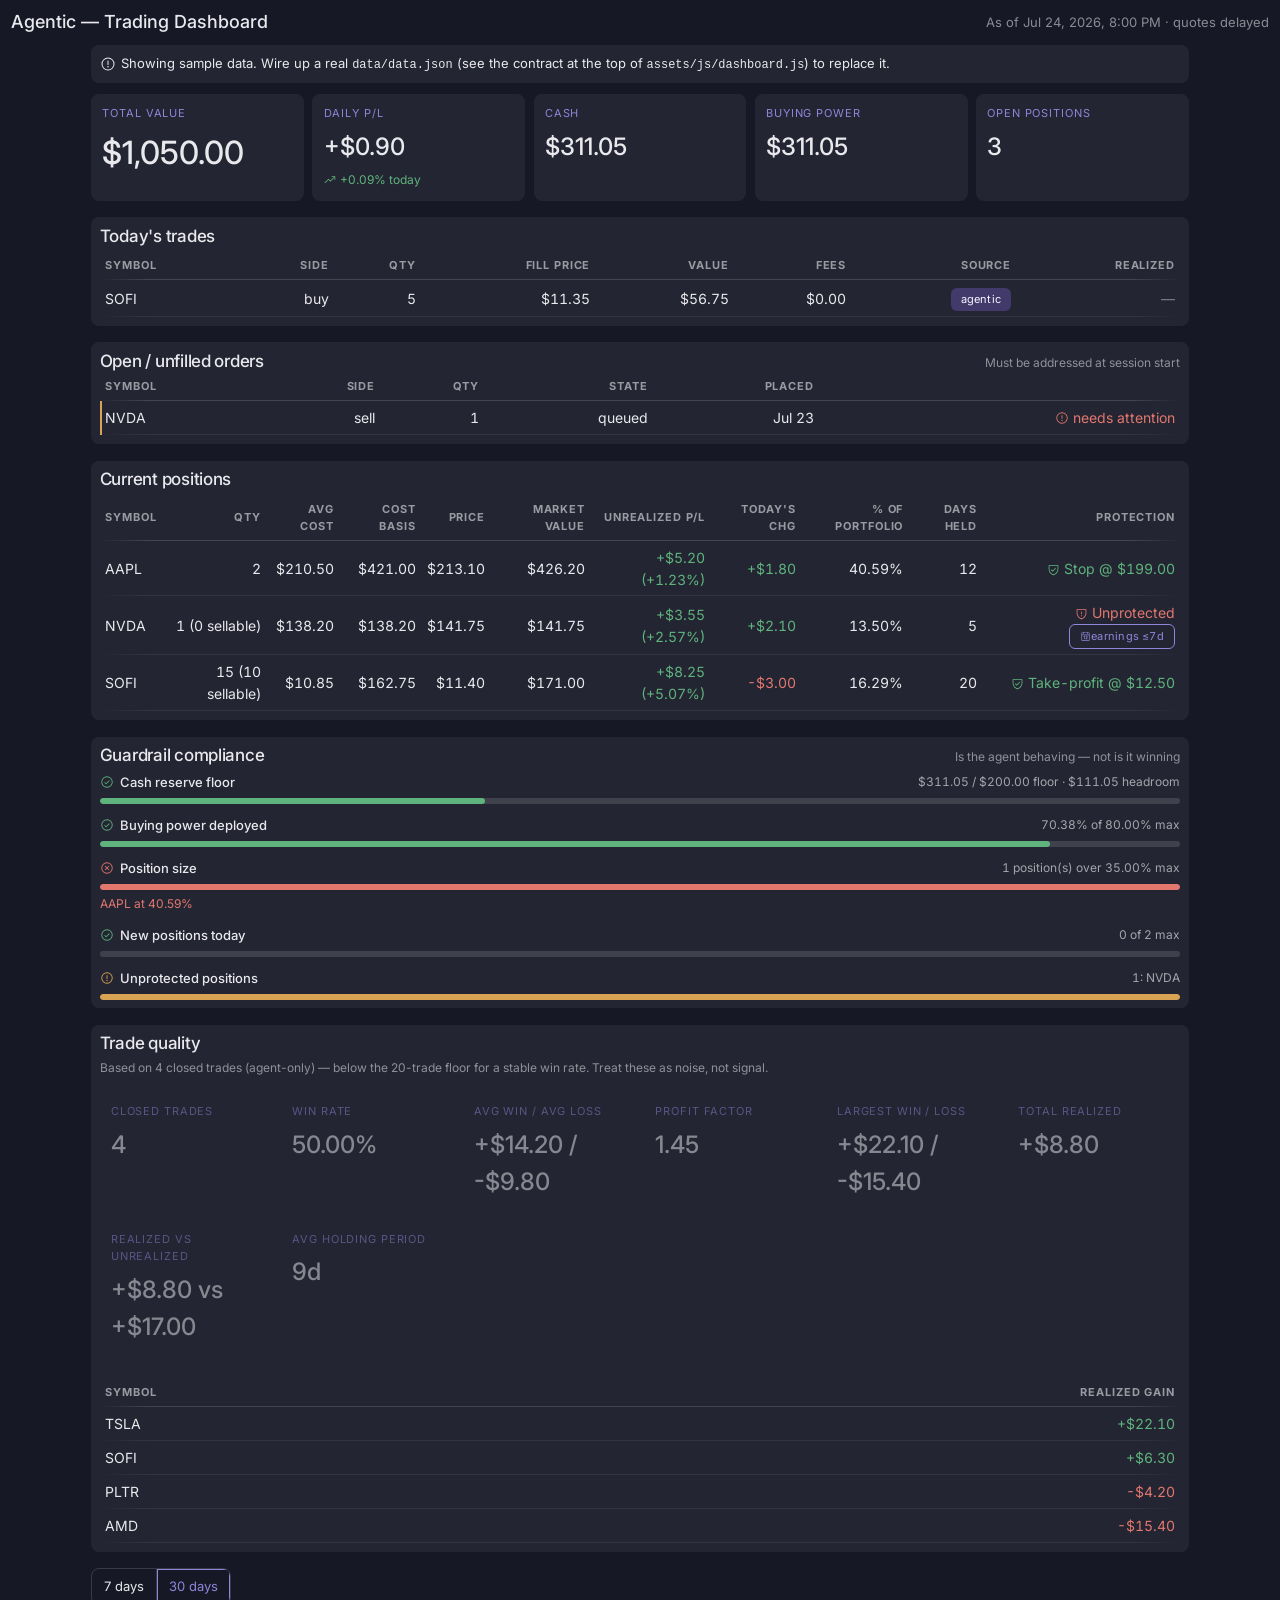
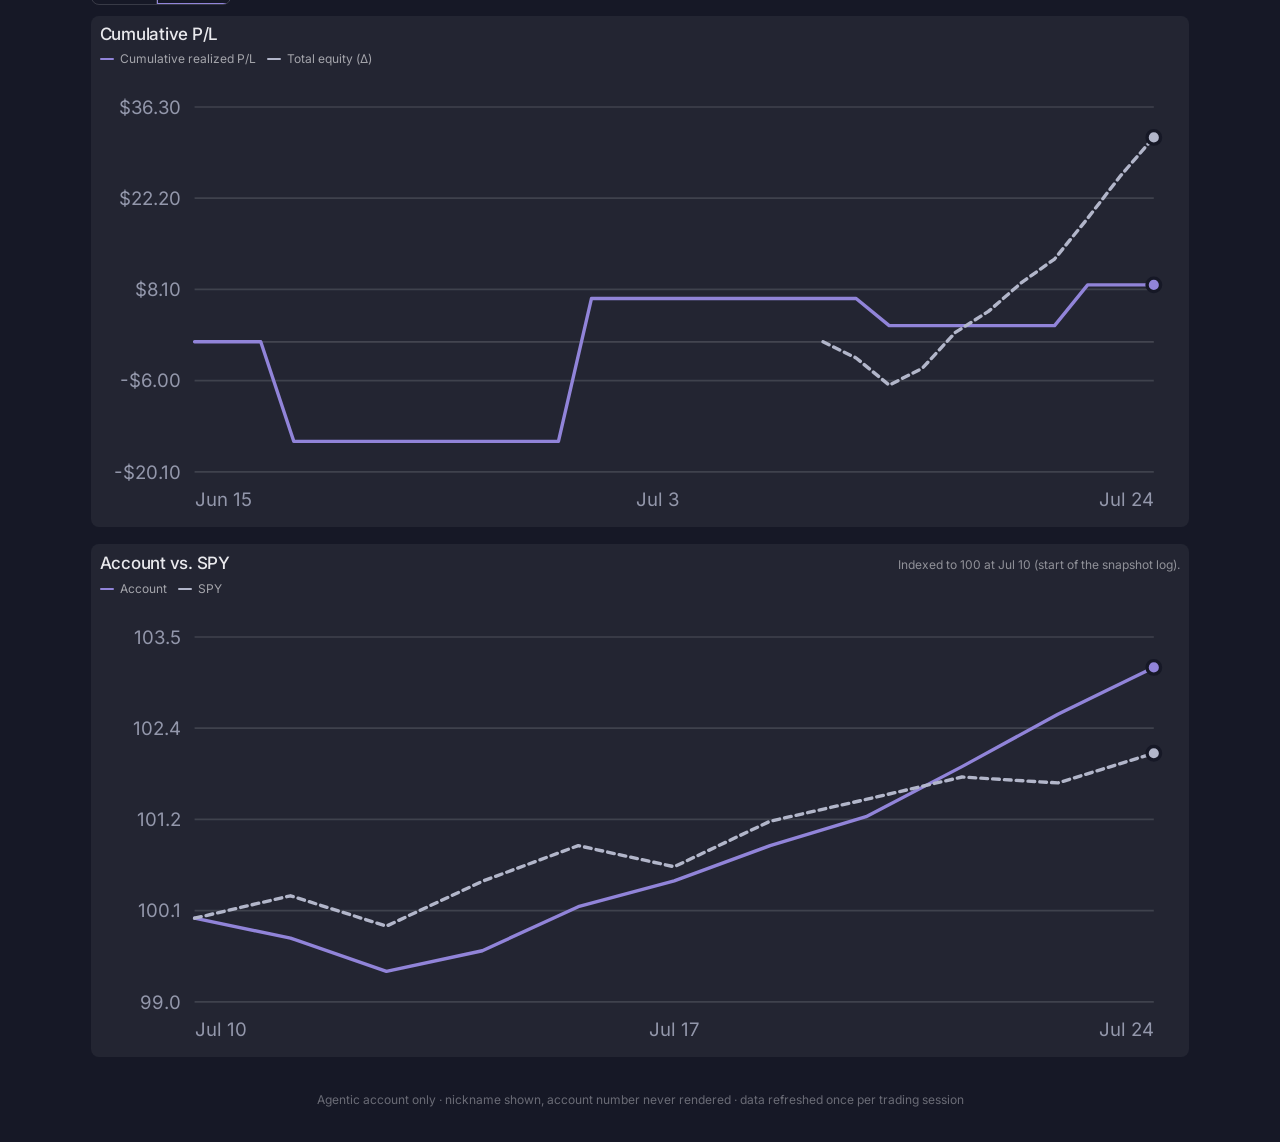
==== index.html @ e2b499c2 "Add files via upload" ====
<!DOCTYPE html>
<html lang="en">
<head>
<meta charset="UTF-8" />
<meta name="viewport" content="width=device-width, initial-scale=1" />
<title>Trading Dashboard — Agentic</title>
<link rel="stylesheet" href="assets/css/nocturne.css" />
<link rel="stylesheet" href="assets/css/dashboard.css" />
</head>
<body>

<nav class="nav">
  <span class="nav-brand"><span id="account-label">Agentic</span> — Trading Dashboard</span>
  <span class="as-of" id="as-of"></span>
</nav>

<div class="page">

<div class="banner" id="demo-banner" style="display:none;">
  <svg class="icon" width="16" height="16" viewBox="0 0 256 256" fill="currentColor"><path d="M128,24A104,104,0,1,0,232,128,104.11,104.11,0,0,0,128,24Zm0,192a88,88,0,1,1,88-88A88.1,88.1,0,0,1,128,216Zm-8-80V80a8,8,0,0,1,16,0v56a8,8,0,0,1-16,0Zm20,36a12,12,0,1,1-12-12A12,12,0,0,1,140,172Z"/></svg>
  <span>Showing sample data. Wire up a real <code>data/data.json</code> (see the contract at the top of <code>assets/js/dashboard.js</code>) to replace it.</span>
</div>

<div class="banner warn" id="stale-banner" style="display:none;">
  <svg class="icon" width="16" height="16" viewBox="0 0 256 256" fill="currentColor"><path d="M128,24A104,104,0,1,0,232,128,104.11,104.11,0,0,0,128,24Zm0,192a88,88,0,1,1,88-88A88.1,88.1,0,0,1,128,216Zm-8-80V80a8,8,0,0,1,16,0v56a8,8,0,0,1-16,0Zm20,36a12,12,0,1,1-12-12A12,12,0,0,1,140,172Z"/></svg>
  <span id="stale-banner-text"></span>
</div>

<section class="stat-grid" id="stat-grid" aria-label="Account summary"></section>

<!-- Today's trades -->
<section class="card">
  <div class="card-section-header"><h2 class="card-title">Today's trades</h2></div>
  <div class="table-scroll">
    <table class="table">
      <thead>
        <tr>
          <th>Symbol</th><th>Side</th><th>Qty</th><th>Fill price</th><th>Value</th><th>Fees</th><th>Source</th><th>Realized</th>
        </tr>
      </thead>
      <tbody id="trades-body"></tbody>
    </table>
  </div>
</section>

<!-- Open / unfilled orders -->
<section class="card" id="open-orders-section" style="display:none;">
  <div class="card-section-header">
    <h2 class="card-title">Open / unfilled orders</h2>
    <span class="card-note">Must be addressed at session start</span>
  </div>
  <div class="table-scroll">
    <table class="table">
      <thead>
        <tr><th>Symbol</th><th>Side</th><th>Qty</th><th>State</th><th>Placed</th><th></th></tr>
      </thead>
      <tbody id="open-orders-body"></tbody>
    </table>
  </div>
</section>

<!-- Positions -->
<section class="card">
  <div class="card-section-header"><h2 class="card-title">Current positions</h2></div>
  <div class="table-scroll">
    <table class="table">
      <thead>
        <tr>
          <th>Symbol</th><th>Qty</th><th>Avg cost</th><th>Cost basis</th><th>Price</th><th>Market value</th>
          <th>Unrealized P/L</th><th>Today's chg</th><th>% of portfolio</th><th>Days held</th><th>Protection</th>
        </tr>
      </thead>
      <tbody id="positions-body"></tbody>
    </table>
  </div>
</section>

<!-- Guardrail compliance -->
<section class="card">
  <div class="card-section-header">
    <h2 class="card-title">Guardrail compliance</h2>
    <span class="card-note">Is the agent behaving — not is it winning</span>
  </div>
  <div class="guardrail-list" id="guardrail-list"></div>
</section>

<!-- Trade quality -->
<section class="card">
  <div class="card-section-header"><h2 class="card-title">Trade quality</h2></div>
  <p class="sample-size-note" id="trade-quality-note"></p>
  <div class="stat-grid" id="trade-quality-grid"></div>
  <div class="table-scroll">
    <table class="table">
      <thead><tr><th>Symbol</th><th>Realized gain</th></tr></thead>
      <tbody id="per-symbol-body"></tbody>
    </table>
  </div>
</section>

<!-- Charts -->
<div class="chart-filters">
  <div class="seg" role="radiogroup" aria-label="Chart range" id="chart-range-filter">
    <label class="seg-opt"><input type="radio" name="range" value="7" /><span>7 days</span></label>
    <label class="seg-opt"><input type="radio" name="range" value="30" checked /><span>30 days</span></label>
  </div>
</div>

<section class="card">
  <div class="card-section-header">
    <h2 class="card-title">Cumulative P/L</h2>
    <span class="card-note" id="chart-a-note"></span>
  </div>
  <div class="chart-legend" id="chart-a-legend"></div>
  <div class="chart-wrap">
    <div id="chart-a-wrap"></div>
  </div>
</section>

<section class="card">
  <div class="card-section-header">
    <h2 class="card-title">Account vs. SPY</h2>
    <span class="card-note" id="chart-b-note"></span>
  </div>
  <div class="chart-legend" id="chart-b-legend"></div>
  <div class="chart-wrap">
    <div id="chart-b-wrap"></div>
  </div>
</section>

<footer class="dash-footer">
  Agentic account only · nickname shown, account number never rendered · data refreshed once per trading session
</footer>

</div>

<script src="assets/js/dashboard.js"></script>
</body>
</html>
---- assets/css/nocturne.css ----
/* Nocturne — design-system tokens and component classes. This file is the source of truth for the system's look; retune it here and see readme.md. */
@import url('https://fonts.googleapis.com/css2?family=Inter:wght@400;500;600;700&display=swap');

:root {
  --color-bg: #161826;
  --color-surface: #232532;
  --color-text: #e9e9ed;
  --color-accent: #9184d9; /* review round 7 (Barron): the accent moves to
     the product's blurple — OKLCH hue 289.2, the hue of the app's own Pro
     accent (#9a8fe0, --om-accent-pro) — at the same lightness the steel
     accent held (L 0.660, so the documented ratios survive) and chroma
     in the product blurple's own range (its token sits at C 0.118; the
     accent takes 0.125, from the old steel's 0.030):
     the accent now reads as an accent rather than another neutral. */
  --color-accent-2: #a7a1db; /* the machine-derived stand-in follows: same
     hue, same L 0.734, chroma at the same 2:3 proportion it held */
  --color-divider: color-mix(in srgb, #e9e9ed 16%, transparent);

  /* Tonal ramps — generated in OKLCH on one shared lightness scale, so the
     same step of any role matches the others in visual value. */
  --color-neutral-100: #f3f5fe;
  --color-neutral-200: #e4e7f5;
  --color-neutral-300: #cfd3e5;
  --color-neutral-400: #b2b6ca;
  --color-neutral-500: #9397ab;
  --color-neutral-600: #75798c;
  --color-neutral-700: #595d6c;
  --color-neutral-800: #3f424d;
  --color-neutral-900: #292b31;

  --color-accent-100: #f5f4ff;
  --color-accent-200: #e7e5fe;
  --color-accent-300: #d2cefd;
  --color-accent-400: #b5abfc;
  --color-accent-500: #968ae0;
  --color-accent-600: #796cbf;
  --color-accent-700: #5d5294;
  --color-accent-800: #423a6a;
  --color-accent-900: #2b2741;

  --color-accent-2-100: #f5f4ff;
  --color-accent-2-200: #e7e5fe;
  --color-accent-2-300: #d2cefd;
  --color-accent-2-400: #b5afe8;
  --color-accent-2-500: #9690c9;
  --color-accent-2-600: #7972a9;
  --color-accent-2-700: #5c5783;
  --color-accent-2-800: #423e5d;
  --color-accent-2-900: #2b293a;

  /* Deck section-divider ground — review round 3: saturation as presence.
     Dividers take a saturated deep indigo (hue 277, the neutral ramp's own
     family; C 0.094 — written when the accent held C 0.030, before the
     round-7 blurple raised it past the ground's) with a lighter bloom and
     a ghost tint of the same hue, while the slide grounds stay
     desaturated. Deck-scale fills only — not interface colors. */
  --color-section: #262a60;
  --color-section-glow: #353b80;
  --color-section-ghost: #4c5397;

  --font-heading: "Inter", system-ui, sans-serif;
  --font-heading-weight: 500;
  --font-body: "Inter", system-ui, sans-serif;

  --space-1: 2.8px;
  --space-2: 5.6px;
  --space-3: 8.4px;
  --space-4: 11.2px;
  --space-6: 16.8px;
  --space-8: 22.4px;

  --radius-sm: 4px;
  --radius-md: 8px;
  --radius-lg: 14px;

  /* Elevation — derived from the ground: soft ink-tinted shadows on a
     light theme, a hairline edge + ambient darkness on a dark one. */
  --shadow-sm: 0 0 0 1px #3f424d;
  --shadow-md: 0 0 0 1px #595d6c, 0 6px 18px rgba(0,0,0,0.55);
  --shadow-lg: 0 0 0 1px #9397ab, 0 16px 40px rgba(0,0,0,0.65);
}

body {
  background: var(--color-bg);
  color: var(--color-text);
  font-family: var(--font-body);
}
h1, h2, h3, h4 { font-family: var(--font-heading); font-weight: var(--font-heading-weight); }

.lighten{mix-blend-mode:lighten;background-color:transparent}

/* ══════════════════════════════════════════════════════════════════════════
   Components — built with the tokens above. Plain CSS
   on plain HTML: no JavaScript, no build step. Each class is documented in
   readme.md and demonstrated in foundations/ and components/.
   ══════════════════════════════════════════════════════════════════════ */

*, *::before, *::after { box-sizing: border-box; }
body { margin: 0; font-size: 15px; line-height: 1.55; font-weight: 400; }
h1, h2, h3, h4, h5, h6 {
  font-family: var(--font-heading); font-weight: var(--font-heading-weight);
  line-height: 1.12; letter-spacing: -0.015em; margin: 0 0 var(--space-2);
}
h1 { font-size: 42px; }
h2 { font-size: 32px; }
h3 { font-size: 25px; }
h4 { font-size: 20px; }
h5 { font-size: 16px; }
h6 { font-size: 13px; }
h6 { letter-spacing: 0.08em; text-transform: uppercase; }
p { margin: 0 0 var(--space-3); }
a { color: var(--color-accent); text-underline-offset: 3px; }
img { display: block; max-width: 100%; }
figure { margin: 0; }
figcaption {
  font-size: 11px; margin-top: var(--space-1);
  color: color-mix(in srgb, var(--color-text) 55%, transparent);
}
.text-muted { color: color-mix(in srgb, var(--color-text) 55%, transparent); }
:focus { outline: none; }
:focus-visible { outline: 2px solid var(--color-accent); outline-offset: 2px; }
::selection { background: color-mix(in srgb, var(--color-accent) 30%, transparent); }

/* — rules — */
/* Rules fade to transparent at both ends instead of stopping cleanly — a
   Nocturne signature. The ramp is 48px an end (one deck baseline unit),
   painted from the same divider token. Freestanding rules fade; box
   outlines, in-control separators, and short accent marks stay solid. */
.hr {
  height: 1px; border: 0; margin: var(--space-4) 0;
  background: linear-gradient(to right,
    transparent, var(--color-divider) 48px,
    var(--color-divider) calc(100% - 48px), transparent);
}

/* — buttons — */
.btn {
  display: inline-flex; align-items: center; justify-content: center; gap: 6px;
  cursor: pointer; text-decoration: none;
  font-family: var(--font-heading); font-weight: var(--font-heading-weight);
  font-size: 14px; line-height: 1.2; color: var(--color-text); /* matches the .input's 14px —
     the pair sits side by side in sign-up rows */
  background: transparent; border: 1px solid transparent;
  padding: var(--space-2) calc(var(--space-3) * 1.2);
  border-radius: var(--radius-md);
}
.btn svg { display: block; }
.btn:disabled { opacity: 0.45; cursor: not-allowed; }
.btn-primary { color: var(--color-accent); border-color: var(--color-accent); }
.btn-primary:hover { background: color-mix(in srgb, var(--color-accent) 12%, transparent); }
.btn-primary:active { background: color-mix(in srgb, var(--color-accent) 22%, transparent); }
.btn-secondary { border-color: var(--color-divider); }
.btn-secondary:hover { background: color-mix(in srgb, var(--color-text) 7%, transparent); }
.btn-secondary:active { background: color-mix(in srgb, var(--color-text) 14%, transparent); }
.btn-ghost { color: var(--color-accent); padding-inline: var(--space-1); }
.btn-ghost:hover { background: color-mix(in srgb, var(--color-accent) 10%, transparent); }
.btn-ghost:active { background: color-mix(in srgb, var(--color-accent) 18%, transparent); }
.btn-icon { width: 36px; height: 36px; padding: 0; }
.btn-block { width: 100%; margin-top: var(--space-2); }

/* — forms — */
.field > label {
  display: block; font-size: 12px; margin-bottom: 5px;
  color: color-mix(in srgb, var(--color-text) 70%, transparent);
}
.input {
  width: 100%; min-height: 36px; padding: 6px 10px; font: inherit;
  font-size: 14px; color: var(--color-text); caret-color: var(--color-accent);
  background: var(--color-surface);
  border: 1px solid var(--color-divider); border-radius: var(--radius-md);
}
.input:hover { border-color: color-mix(in srgb, var(--color-text) 45%, transparent); }
.input:focus-visible { border-color: var(--color-accent); outline-offset: 0; }
textarea.input { min-height: 90px; resize: vertical; }
.radio { display: inline-flex; align-items: center; gap: 8px; cursor: pointer; font-size: 14px; }
.radio input, .seg-opt input {
  position: absolute; opacity: 0; width: 0; height: 0; pointer-events: none;
}
.radio .dot {
  width: 16px; height: 16px; flex: none; border-radius: 50%;
  border: 1.5px solid var(--color-divider);
}
.radio:hover .dot { border-color: var(--color-accent); }
.radio input:checked + .dot {
  border-color: var(--color-accent); background: var(--color-accent);
  box-shadow: inset 0 0 0 4px var(--color-bg);
}
.radio input:focus-visible + .dot { outline: 2px solid var(--color-accent); outline-offset: 2px; }
.seg {
  display: inline-flex; overflow: hidden;
  border: 1px solid var(--color-divider); border-radius: var(--radius-md);
}
.seg-opt {
  display: inline-flex; align-items: center; gap: 6px;
  padding: 7px 12px; font-size: 13px; cursor: pointer;
}
.seg-opt + .seg-opt { border-left: 1px solid var(--color-divider); }
.seg-opt:has(input:checked) { color: var(--color-accent); box-shadow: inset 0 0 0 1px var(--color-accent); }
.seg-opt:not(:has(input:checked)):hover { background: color-mix(in srgb, var(--color-text) 7%, transparent); }
.seg-opt:has(input:focus-visible) { outline: 2px solid var(--color-accent); outline-offset: -2px; }

/* — cards — */
.card {
  display: flex; flex-direction: column; gap: var(--space-2);
  padding: var(--space-3); border-radius: var(--radius-md); background: var(--color-surface);
}
.card-kicker { font-size: 10px; letter-spacing: 0.1em; text-transform: uppercase; color: var(--color-accent); }
.card-title {
  font-family: var(--font-heading); font-weight: var(--font-heading-weight);
  font-size: 17px; line-height: 1.2;
}
.card-body { margin: 0; font-size: 13px; opacity: 0.8; flex: 1; }
.card-meta {
  display: flex; align-items: center; gap: 6px; font-size: 11px;
  color: color-mix(in srgb, var(--color-text) 50%, transparent);
}
.elev-sm { box-shadow: var(--shadow-sm); }
.elev-md { box-shadow: var(--shadow-md); }
.elev-lg { box-shadow: var(--shadow-lg); }

/* — tags — */
.tag {
  display: inline-flex; align-items: center; font-size: 11px;
  letter-spacing: 0.02em; padding: 3px 10px;
  border-radius: calc(var(--radius-md) * 0.75);
}
.tag-accent { background: var(--color-accent-800); color: var(--color-accent-100); }
.tag-accent-2 { background: var(--color-accent-2-800); color: var(--color-accent-2-100); }
.tag-neutral { background: var(--color-neutral-800); color: var(--color-neutral-100); }
.tag-outline { border: 1px solid var(--color-accent); color: var(--color-accent); }

/* — navigation — */
.nav {
  display: flex; align-items: center; gap: var(--space-4);
  padding: var(--space-3) var(--space-4);
  border-bottom: none;
}
.nav-brand {
  font-family: var(--font-heading); font-weight: var(--font-heading-weight);
  font-size: 18px; margin-right: auto;
}
.nav a { color: inherit; text-decoration: none; font-size: 14px; }
.nav a:hover, .nav a[aria-current='page'] { color: var(--color-accent); }

/* — tables — */
.table { width: 100%; border-collapse: collapse; font-size: 14px; }
.table th {
  text-align: left; font-size: 11px; letter-spacing: 0.08em; text-transform: uppercase;
  color: color-mix(in srgb, var(--color-text) 60%, transparent);
  padding: var(--space-2); border-bottom: 1px solid transparent; /* keeps layout; the row paints the fading rule */
}
.table td {
  padding: var(--space-2);
  border-bottom: 1px solid transparent;
}
/* Row rules as row-level strips so the end-fade spans the row, not each cell. */
.table thead tr {
  background: linear-gradient(to right,
    transparent, var(--color-divider) 48px,
    var(--color-divider) calc(100% - 48px), transparent) no-repeat bottom / 100% 1px;
}
.table tbody tr {
  background: linear-gradient(to right,
    transparent, color-mix(in srgb, var(--color-text) 8%, transparent) 48px,
    color-mix(in srgb, var(--color-text) 8%, transparent) calc(100% - 48px), transparent) no-repeat bottom / 100% 1px;
}
.table tbody tr:hover {
  /* the hover tint layers over the row rule, which keeps painting */
  background:
    linear-gradient(color-mix(in srgb, var(--color-text) 4%, transparent),
                    color-mix(in srgb, var(--color-text) 4%, transparent)) no-repeat 0 0 / 100% 100%,
    linear-gradient(to right,
      transparent, color-mix(in srgb, var(--color-text) 8%, transparent) 48px,
      color-mix(in srgb, var(--color-text) 8%, transparent) calc(100% - 48px), transparent) no-repeat bottom / 100% 1px;
}

/* — dialog — */
.dialog-backdrop {
  position: fixed; inset: 0; display: grid; place-items: center;
  padding: var(--space-4);
  background: color-mix(in srgb, var(--color-neutral-900) 50%, transparent);
}
.dialog {
  width: min(440px, 100%); display: flex; flex-direction: column; gap: var(--space-3);
  padding: var(--space-4); border-radius: var(--radius-lg);
  background: var(--color-surface); box-shadow: var(--shadow-lg);
}
.dialog-title {
  font-family: var(--font-heading); font-weight: var(--font-heading-weight);
  font-size: 20px;
}
.dialog-body { font-size: 14px; opacity: 0.85; }
.dialog-actions { display: flex; justify-content: flex-end; gap: var(--space-2); margin-top: var(--space-2); }
---- assets/css/dashboard.css ----
/* Trading Dashboard — Agentic Account
   Extension layer on top of ../nocturne.css (the Nocturne design system —
   see that file + the project's readme.md for the token source of truth).
   Only additive classes live here: nothing in this file hard-codes a
   Nocturne role color that nocturne.css already names as a variable.

   Nocturne is a mono scheme (one accent, no semantic red/green/amber).
   A P/L dashboard needs gain/loss/warning at a glance, so three status
   colors are added below, derived at the same lightness/chroma family as
   the system's own ramps and used the same way the system uses its
   accent: as text, small marks and thin lines — never a flood fill. */

:root {
  --color-gain: #5fb37c;
  --color-loss: #e2776e;
  --color-warn: #d9a354;

  --color-gain-tint: color-mix(in srgb, var(--color-gain) 16%, transparent);
  --color-loss-tint: color-mix(in srgb, var(--color-loss) 16%, transparent);
  --color-warn-tint: color-mix(in srgb, var(--color-warn) 16%, transparent);

  /* the second chart voice — a neutral line beside the accent line, so a
     two-series chart still reads as "your account" vs "everything else"
     rather than introducing a hue the system doesn't have. */
  --color-chart-compare: var(--color-neutral-400);
}

body { background: var(--color-bg); }

.page {
  max-width: 1120px;
  margin: 0 auto;
  padding: 0 var(--space-4) var(--space-8);
}

.icon { display: inline-block; vertical-align: -2px; flex: none; }

.as-of { font-size: 13px; color: color-mix(in srgb, var(--color-text) 55%, transparent); }

.banner {
  display: flex; align-items: center; gap: var(--space-2);
  background: var(--color-surface);
  border-radius: var(--radius-md);
  padding: var(--space-3);
  font-size: 13px;
  margin: 0 0 var(--space-4);
}
.banner.warn { color: var(--color-warn); }
.banner code {
  font-family: ui-monospace, "SF Mono", Menlo, monospace;
  font-size: 0.92em;
  color: var(--color-text);
}

/* ---------- Stat tiles ---------- */

.stat-grid {
  display: grid;
  grid-template-columns: repeat(auto-fit, minmax(150px, 1fr));
  gap: var(--space-3);
  margin: 0 0 var(--space-6);
}

.stat-tile {
  background: var(--color-surface);
  border-radius: var(--radius-md);
  padding: var(--space-4);
}

.stat-tile .label { font-size: 11px; letter-spacing: 0.08em; text-transform: uppercase; color: var(--color-accent); margin-bottom: var(--space-2); }

.stat-tile .value {
  font-family: var(--font-heading);
  font-weight: var(--font-heading-weight);
  font-size: 24px;
}

.stat-tile.hero .value { font-size: 32px; }

.stat-tile .delta {
  display: flex; align-items: center; gap: 4px;
  font-size: 12px;
  margin-top: var(--space-2);
}

.gain { color: var(--color-gain); }
.loss { color: var(--color-loss); }
.warn-text { color: var(--color-warn); }
.null-val { color: color-mix(in srgb, var(--color-text) 45%, transparent); }

/* ---------- Section cards ---------- */

section.card { margin: 0 0 var(--space-6); }

.card-section-header {
  display: flex; align-items: baseline; justify-content: space-between; gap: var(--space-3);
  flex-wrap: wrap;
}

.card-section-header .card-title { margin: 0; }

.card-note { font-size: 12px; color: color-mix(in srgb, var(--color-text) 55%, transparent); }

.table-scroll { overflow-x: auto; }

.table td { font-variant-numeric: tabular-nums; }
.table th:not(:first-child), .table td:not(:first-child) { text-align: right; }

.empty-state { text-align: center; padding: var(--space-4); color: color-mix(in srgb, var(--color-text) 50%, transparent); font-size: 13px; }

tr.stale-row { box-shadow: inset 2px 0 0 var(--color-warn); }

/* ---------- Guardrail meters ---------- */

.guardrail-list { display: flex; flex-direction: column; gap: var(--space-4); }

.guardrail-row .g-top {
  display: flex; align-items: center; justify-content: space-between; gap: var(--space-2);
  font-size: 13px; margin-bottom: var(--space-2);
}

.guardrail-row .g-label { display: flex; align-items: center; gap: 6px; font-weight: 500; }

.guardrail-row .g-value { color: color-mix(in srgb, var(--color-text) 65%, transparent); font-variant-numeric: tabular-nums; font-size: 12px; }

.meter-track {
  height: 6px;
  border-radius: 999px;
  background: var(--color-neutral-800);
  overflow: hidden;
}

.meter-fill { height: 100%; border-radius: 999px; background: var(--color-gain); }
.meter-fill.warn { background: var(--color-warn); }
.meter-fill.loss { background: var(--color-loss); }

.flag-list { margin-top: var(--space-2); font-size: 12px; color: var(--color-loss); }

/* ---------- Charts ---------- */

.chart-filters { margin: 0 0 var(--space-4); }

.chart-legend {
  display: flex; gap: var(--space-4); font-size: 12px;
  color: color-mix(in srgb, var(--color-text) 65%, transparent);
  margin-bottom: var(--space-2); flex-wrap: wrap;
}
.chart-legend .key { display: inline-flex; align-items: center; gap: 6px; }
.chart-legend .swatch { width: 14px; height: 2px; border-radius: 2px; }

.chart-wrap { position: relative; }
.chart-wrap svg { width: 100%; height: auto; display: block; overflow: visible; }

.chart-tooltip {
  position: absolute; pointer-events: none;
  background: var(--color-neutral-900);
  border-radius: var(--radius-sm);
  box-shadow: var(--shadow-md);
  padding: var(--space-3);
  font-size: 12px;
  min-width: 150px;
  opacity: 0;
  transition: opacity 0.08s ease;
  z-index: 5;
}
.chart-tooltip.visible { opacity: 1; }
.chart-tooltip .tt-date { color: color-mix(in srgb, var(--color-text) 55%, transparent); margin-bottom: var(--space-2); }
.chart-tooltip .tt-row { display: flex; justify-content: space-between; gap: 12px; }
.chart-tooltip .tt-row .tt-name { display: flex; align-items: center; gap: 6px; color: color-mix(in srgb, var(--color-text) 70%, transparent); }
.chart-tooltip .tt-row .tt-key { width: 10px; height: 2px; display: inline-block; }
.chart-tooltip .tt-row .tt-value { font-weight: 600; font-variant-numeric: tabular-nums; }

.freshness-note { font-size: 12px; color: color-mix(in srgb, var(--color-text) 50%, transparent); margin-top: var(--space-3); }
.freshness-note.stale { color: var(--color-warn); }

.sample-size-note { font-size: 12px; color: color-mix(in srgb, var(--color-text) 55%, transparent); margin: 0 0 var(--space-3); }

[data-grey-below-sample="true"] { opacity: 0.5; }

footer.dash-footer {
  text-align: center; font-size: 12px;
  color: color-mix(in srgb, var(--color-text) 40%, transparent);
  padding: var(--space-6) 0 var(--space-4);
}

@media (max-width: 640px) {
  .table th, .table td { padding: var(--space-1) var(--space-2); font-size: 12px; }
}
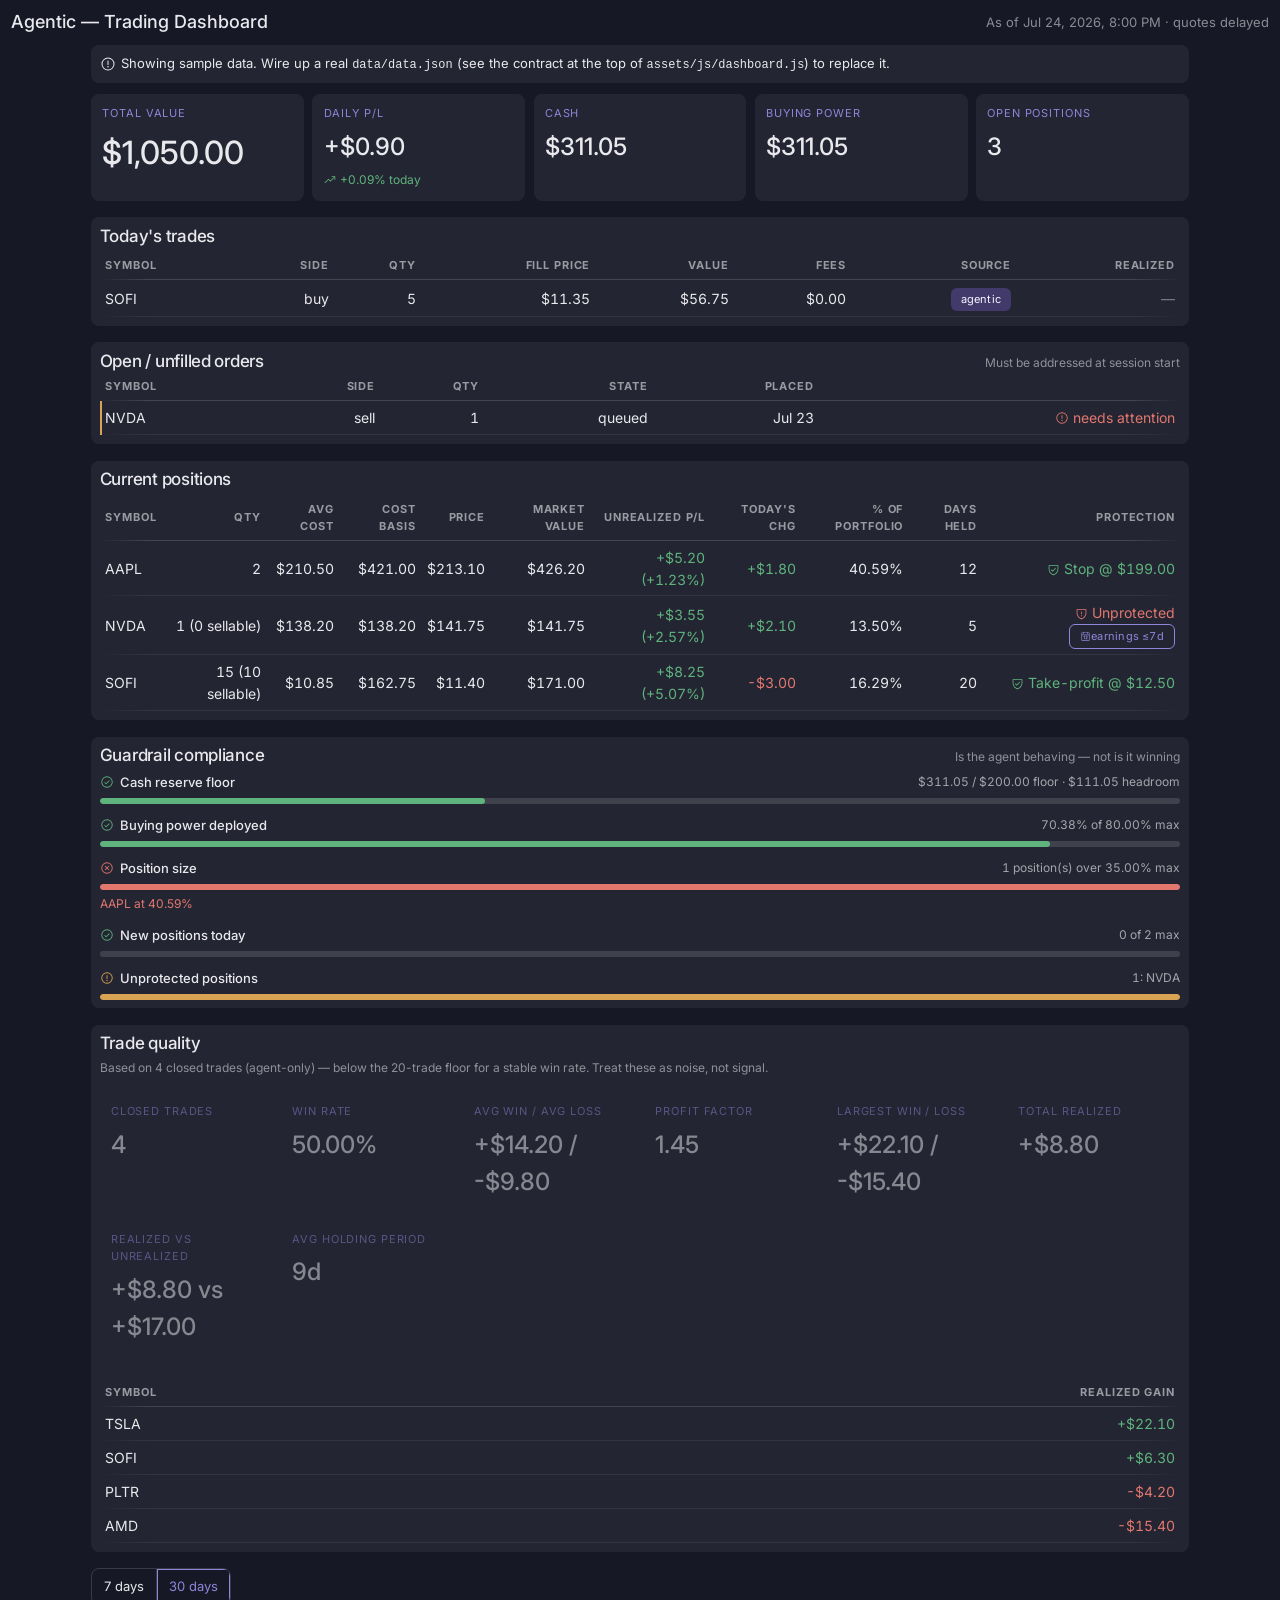
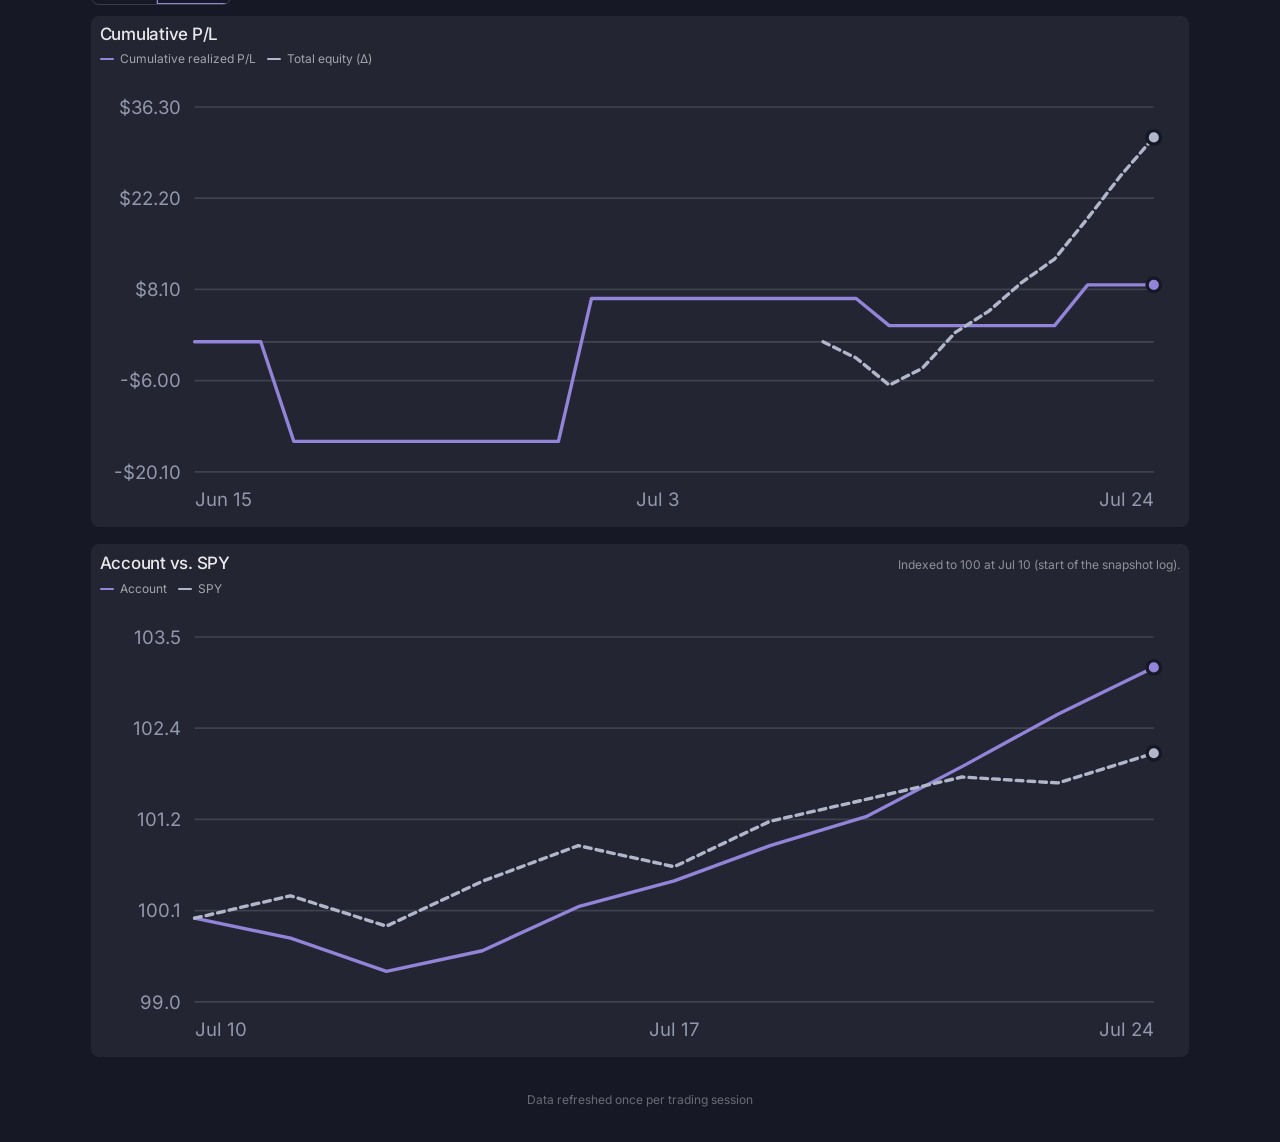
==== commit 8e826cd2: "Update footer text in index.html Removed mention of 'Agentic account only' and 'nickname shown, acco" ====
--- a/index.html
+++ b/index.html
@@ -128,7 +128,7 @@
 </section>
 
 <footer class="dash-footer">
-  Agentic account only · nickname shown, account number never rendered · data refreshed once per trading session
+  Data refreshed once per trading session
 </footer>
 
 </div>
